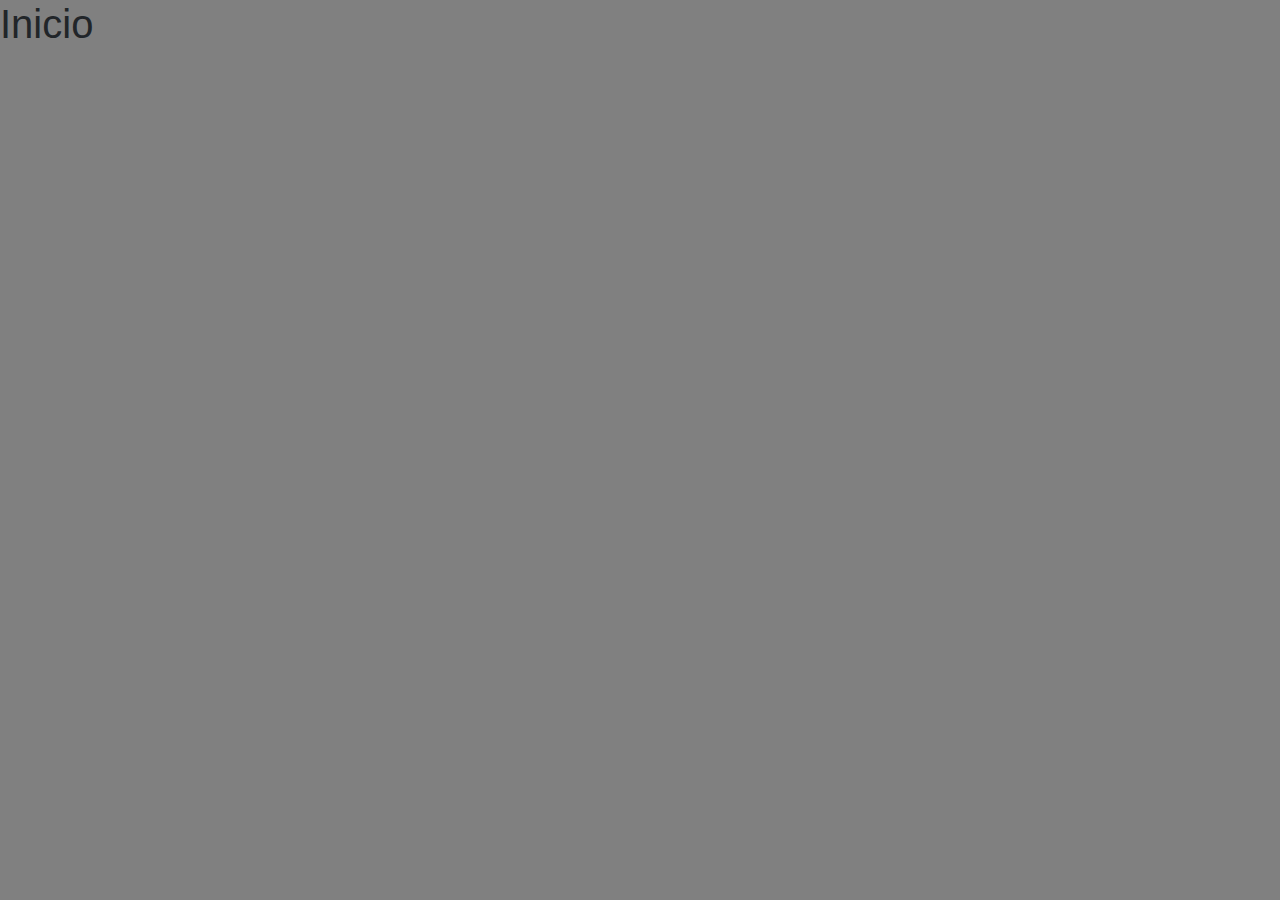
==== src/main/resources/templates/index.html @ aa79736e "Initial commit" ====
<!DOCTYPE html>
<html xmlns:th="http://www.thymeleaf.org"
      xmlns:layout="http://www.ultraq.net.nz/thymeleaf/layout"
      layout:decorator="layouts/layout">

<head>
    <title>Hello Spring Boot!</title>
    <meta http-equiv="Content-Type" content="text/html; charset=UTF-8"/>
    <link rel="stylesheet" href="../static/css/bootstrap.min.css" th:href="@{css/bootstrap.min.css}">
    <link rel="stylesheet" href="../static/css/mapView.css" th:href="@{css/mapView.css}">
    <script src="../static/js/jquery.min.js" th:src="@{js/jquery.min.js}"></script>
    <script src="../static/js/bootstrap.min.js" th:src="@{js/bootstrap.min.js}"></script>
    <script src="../static/js/westerosmap.js" th:src="@{js/westerosmap.js}"></script>
    <script type="text/javascript" src="http://maps.googleapis.com/maps/api/js?sensor=false"></script>
</head>
<body>
<div th:replace="fragments/header :: nav"></div>
    <h1>
        Inicio
    </h1>
</body>
</html>
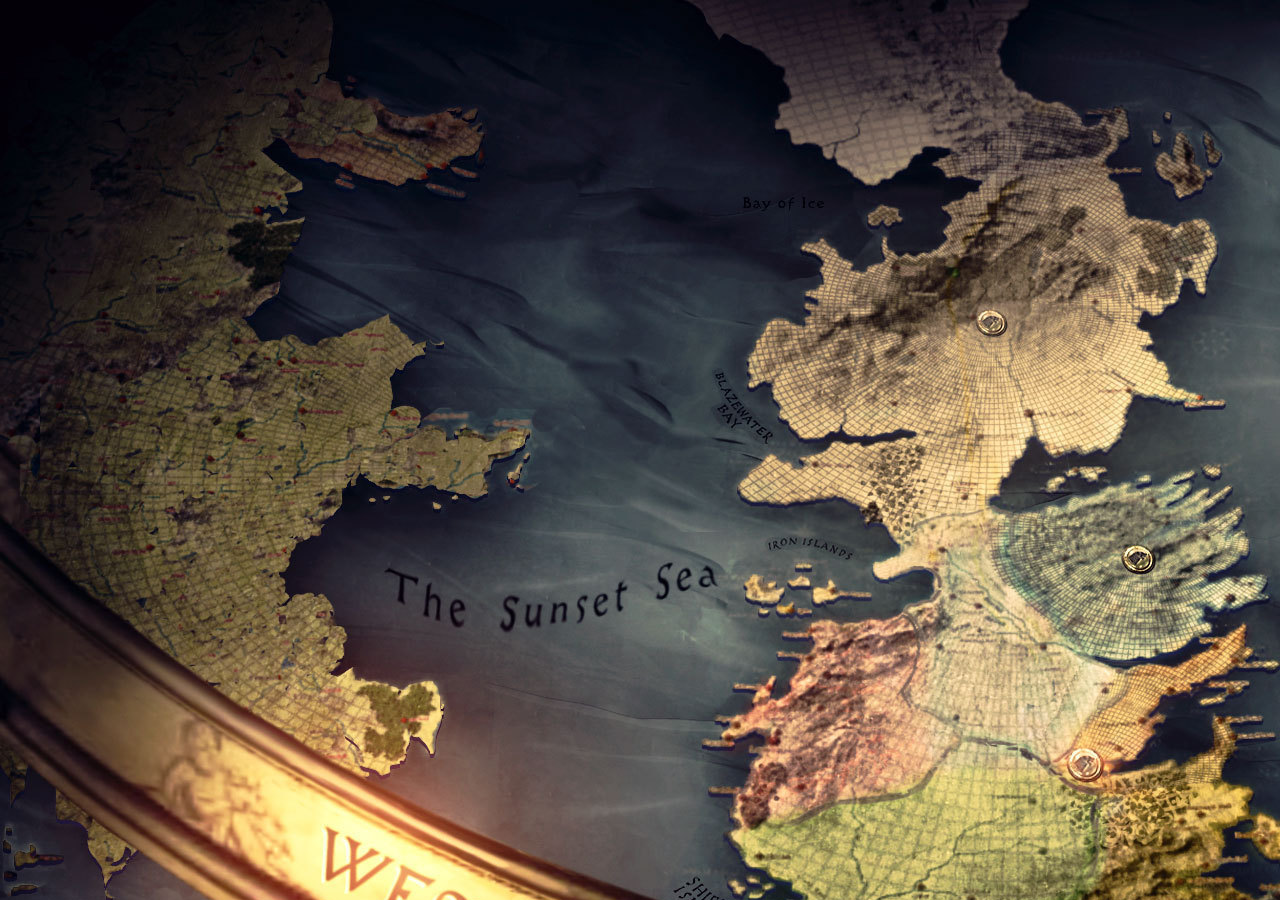
==== commit d2e45215: "Mejora de vistas e implementación de SPA" ====
--- a/src/main/resources/templates/index.html
+++ b/src/main/resources/templates/index.html
@@ -1,22 +1,15 @@
 <!DOCTYPE html>
-<html xmlns:th="http://www.thymeleaf.org"
-      xmlns:layout="http://www.ultraq.net.nz/thymeleaf/layout"
-      layout:decorator="layouts/layout">
+<html xmlns:th="http://www.thymeleaf.org" xmlns:layout="http://www.ultraq.net.nz/thymeleaf/layout" layout:decorate="~{layouts/layout}">
 
 <head>
-    <title>Hello Spring Boot!</title>
-    <meta http-equiv="Content-Type" content="text/html; charset=UTF-8"/>
-    <link rel="stylesheet" href="../static/css/bootstrap.min.css" th:href="@{css/bootstrap.min.css}">
-    <link rel="stylesheet" href="../static/css/mapView.css" th:href="@{css/mapView.css}">
-    <script src="../static/js/jquery.min.js" th:src="@{js/jquery.min.js}"></script>
-    <script src="../static/js/bootstrap.min.js" th:src="@{js/bootstrap.min.js}"></script>
-    <script src="../static/js/westerosmap.js" th:src="@{js/westerosmap.js}"></script>
-    <script type="text/javascript" src="http://maps.googleapis.com/maps/api/js?sensor=false"></script>
+    <title th:text="${title}"></title>
+    <link rel="stylesheet" href="../static/css/homeView.css" th:href="@{css/homeView.css}">
 </head>
+
 <body>
-<div th:replace="fragments/header :: nav"></div>
-    <h1>
-        Inicio
-    </h1>
+    <div layout:fragment="content">
+        
+    </div>
 </body>
-</html>
+
+</html>